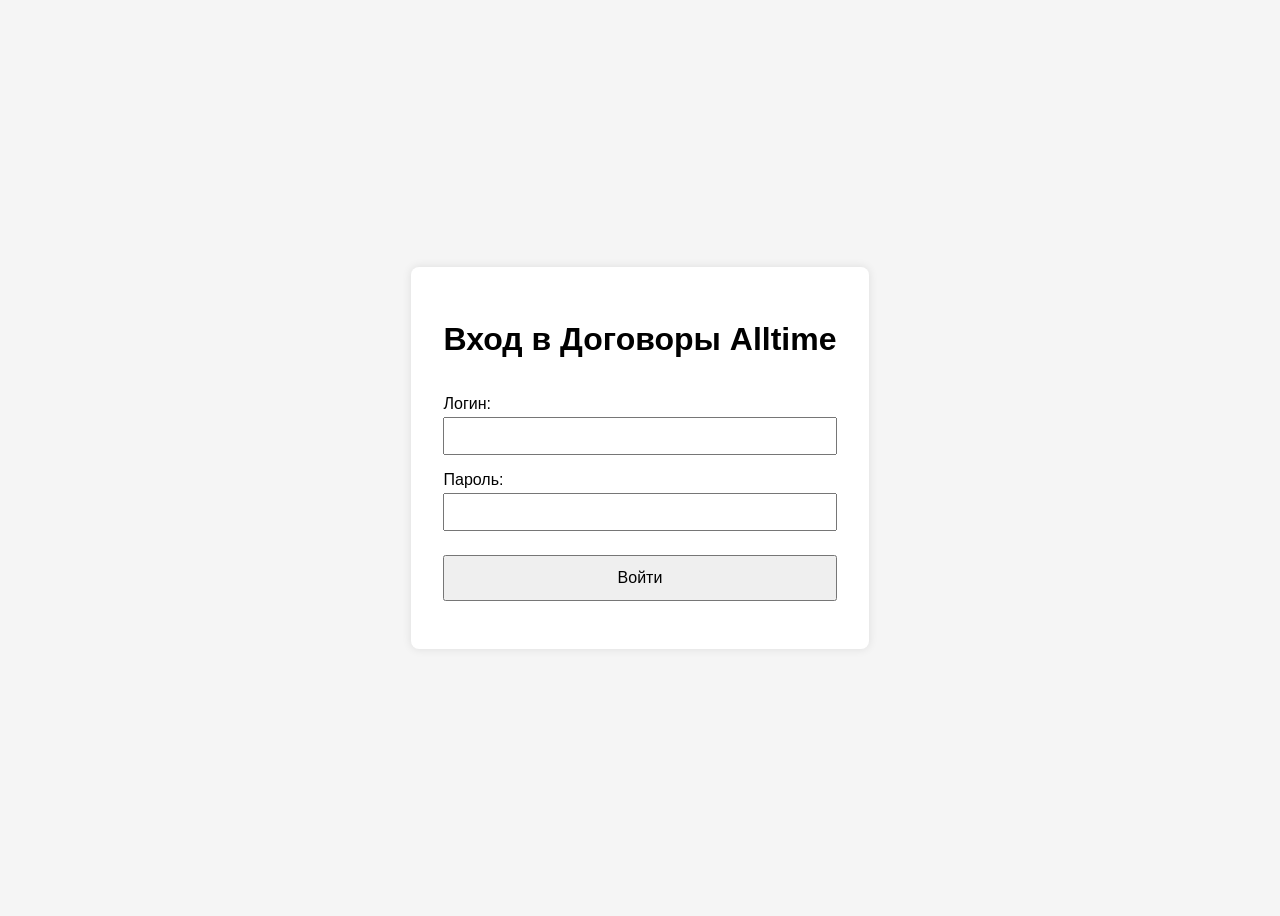
==== src/main/resources/frontend/index.html @ 67b6961a "test-1 added frontend folder" ====
<!DOCTYPE html>
<html lang="ru">
<head>
  <meta charset="UTF-8" />
  <meta name="viewport" content="width=device-width, initial-scale=1.0" />
  <title>Авторизация</title>
  <link rel="stylesheet" href="styles/style.css" />
</head>
<body>
  <div class="container">
    <h1>Вход в Договоры Alltime</h1>
    <form id="login-form">
      <label for="login">Логин:</label>
      <input type="text" id="login-input" name="login" required />
      <label for="password">Пароль:</label>
      <input type="password" id="password-input" name="password" required />
      <button type="submit">Войти</button>
    </form>
    <p id="message"></p>
  </div>

  <script src="scripts/auth.js"></script>
</body>
</html>
---- src/main/resources/frontend/styles/style.css ----
body {
    font-family: Arial, sans-serif;
    background: #f5f5f5;
    display: flex;
    justify-content: center;
    align-items: center;
    height: 100vh;
  }
  
  .container {
    background: white;
    padding: 2rem;
    border-radius: 8px;
    box-shadow: 0 0 10px rgba(0, 0, 0, 0.1);
  }
  
  form {
    display: flex;
    flex-direction: column;
  }
  
  label {
    margin-top: 1rem;
  }
  
  input {
    padding: 0.5rem;
    margin-top: 0.25rem;
    font-size: 1rem;
  }
  
  button {
    margin-top: 1.5rem;
    padding: 0.75rem;
    font-size: 1rem;
    cursor: pointer;
  }
  
  #message {
    margin-top: 1rem;
    color: red;
  }
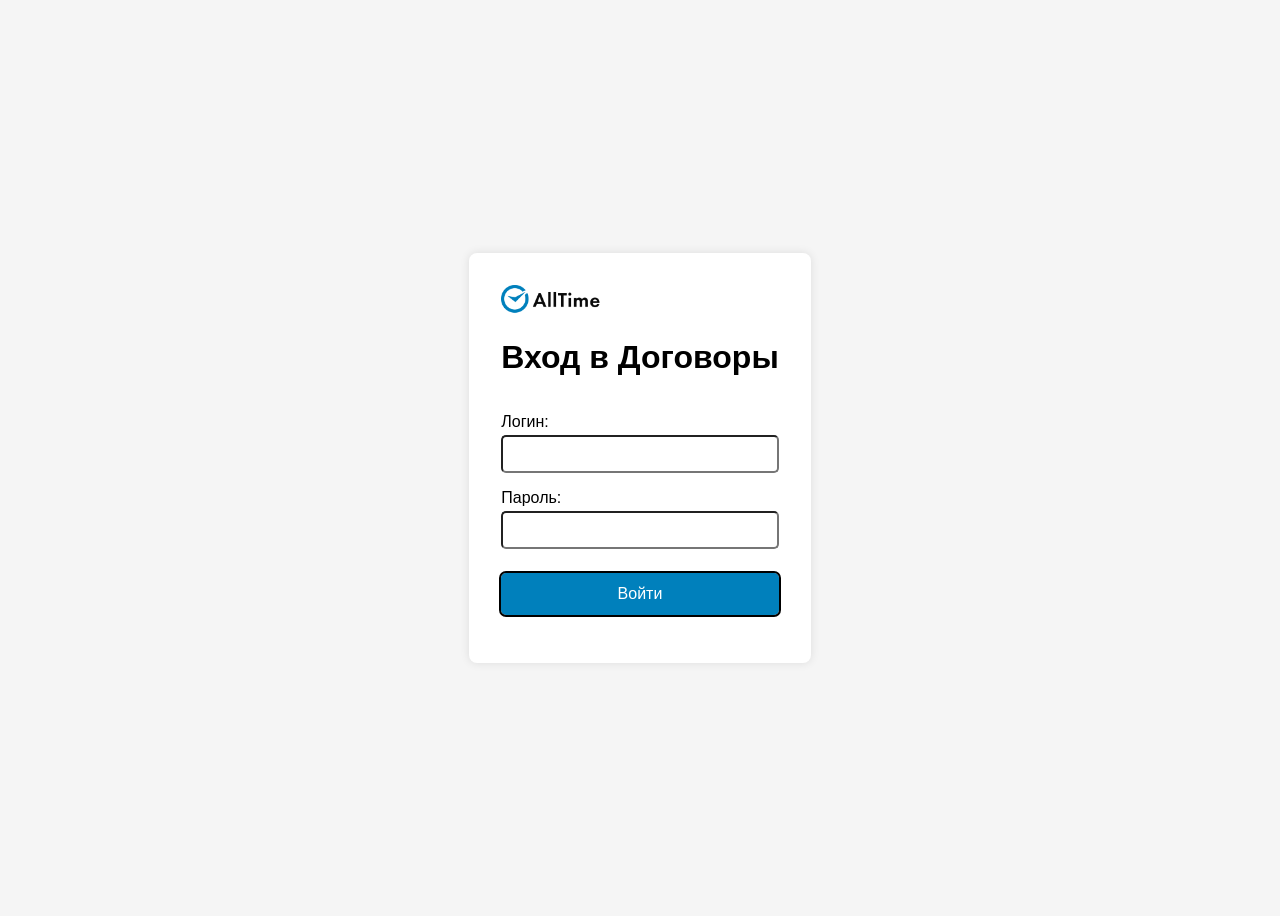
==== commit 986868c7: "feat(frontend): implement basic auth and contracts list rendering" ====
--- a/src/main/resources/frontend/index.html
+++ b/src/main/resources/frontend/index.html
@@ -1,24 +1,25 @@
-<!DOCTYPE html>
-<html lang="ru">
-<head>
-  <meta charset="UTF-8" />
-  <meta name="viewport" content="width=device-width, initial-scale=1.0" />
-  <title>Авторизация</title>
-  <link rel="stylesheet" href="styles/style.css" />
-</head>
-<body>
-  <div class="container">
-    <h1>Вход в Договоры Alltime</h1>
-    <form id="login-form">
-      <label for="login">Логин:</label>
-      <input type="text" id="login-input" name="login" required />
-      <label for="password">Пароль:</label>
-      <input type="password" id="password-input" name="password" required />
-      <button type="submit">Войти</button>
-    </form>
-    <p id="message"></p>
-  </div>
-
-  <script src="scripts/auth.js"></script>
-</body>
-</html>
+<!DOCTYPE html>
+<html lang="ru">
+<head>
+  <meta charset="UTF-8" />
+  <meta name="viewport" content="width=device-width, initial-scale=1.0" />
+  <title>Авторизация</title>
+  <link rel="stylesheet" href="styles/style.css" />
+</head>
+<body>
+  <div class="container">
+    <img src="./images/alltime-logo.png" alt="Логотип" class="logo" width="100" height="29"/>
+    <h1>Вход в Договоры</h1>
+    <form id="login-form">
+      <label for="login-input">Логин:</label>
+      <input type="text" id="login-input" name="login" required />
+      <label for="password-input">Пароль:</label>
+      <input type="password" id="password-input" name="password" required />
+      <button type="submit">Войти</button>
+    </form>
+    <p id="message"></p>
+  </div>
+
+  <script src="scripts/auth.js"></script>
+</body>
+</html>
--- a/src/main/resources/frontend/styles/style.css
+++ b/src/main/resources/frontend/styles/style.css
@@ -1,43 +1,60 @@
-body {
-    font-family: Arial, sans-serif;
-    background: #f5f5f5;
-    display: flex;
-    justify-content: center;
-    align-items: center;
-    height: 100vh;
-  }
-  
-  .container {
-    background: white;
-    padding: 2rem;
-    border-radius: 8px;
-    box-shadow: 0 0 10px rgba(0, 0, 0, 0.1);
-  }
-  
-  form {
-    display: flex;
-    flex-direction: column;
-  }
-  
-  label {
-    margin-top: 1rem;
-  }
-  
-  input {
-    padding: 0.5rem;
-    margin-top: 0.25rem;
-    font-size: 1rem;
-  }
-  
-  button {
-    margin-top: 1.5rem;
-    padding: 0.75rem;
-    font-size: 1rem;
-    cursor: pointer;
-  }
-  
-  #message {
-    margin-top: 1rem;
-    color: red;
-  }
-  +body {
+  font-family: Arial, sans-serif;
+  background: #f5f5f5;
+  display: flex;
+  justify-content: center;
+  align-items: center;
+  height: 100vh;
+}
+
+.container {
+  background: white;
+  padding: 2rem;
+  border-radius: 8px;
+  box-shadow: 0 0 10px rgba(0, 0, 0, 0.1);
+}
+
+form {
+  display: flex;
+  flex-direction: column;
+}
+
+label {
+  margin-top: 1rem;
+}
+
+input {
+  padding: 0.5rem;
+  margin-top: 0.25rem;
+  font-size: 1rem;
+  border-radius: 5px;
+}
+
+button {
+  margin-top: 1.5rem;
+  padding: 0.75rem;
+  font-size: 1rem;
+  cursor: pointer;
+  border: none;
+  outline: black 2px solid;
+  border-radius: 5px;
+  color: white;
+  background-color: #0080bc;
+}
+
+button:hover {
+  background-color: #006ca3; /* темнее */
+}
+
+button:active {
+  transform: scale(0.98);
+  background-color: #005f8a;
+}
+
+button:focus {
+  opacity: 80%;
+}
+#message {
+  margin-top: 1rem;
+  color: red;
+}
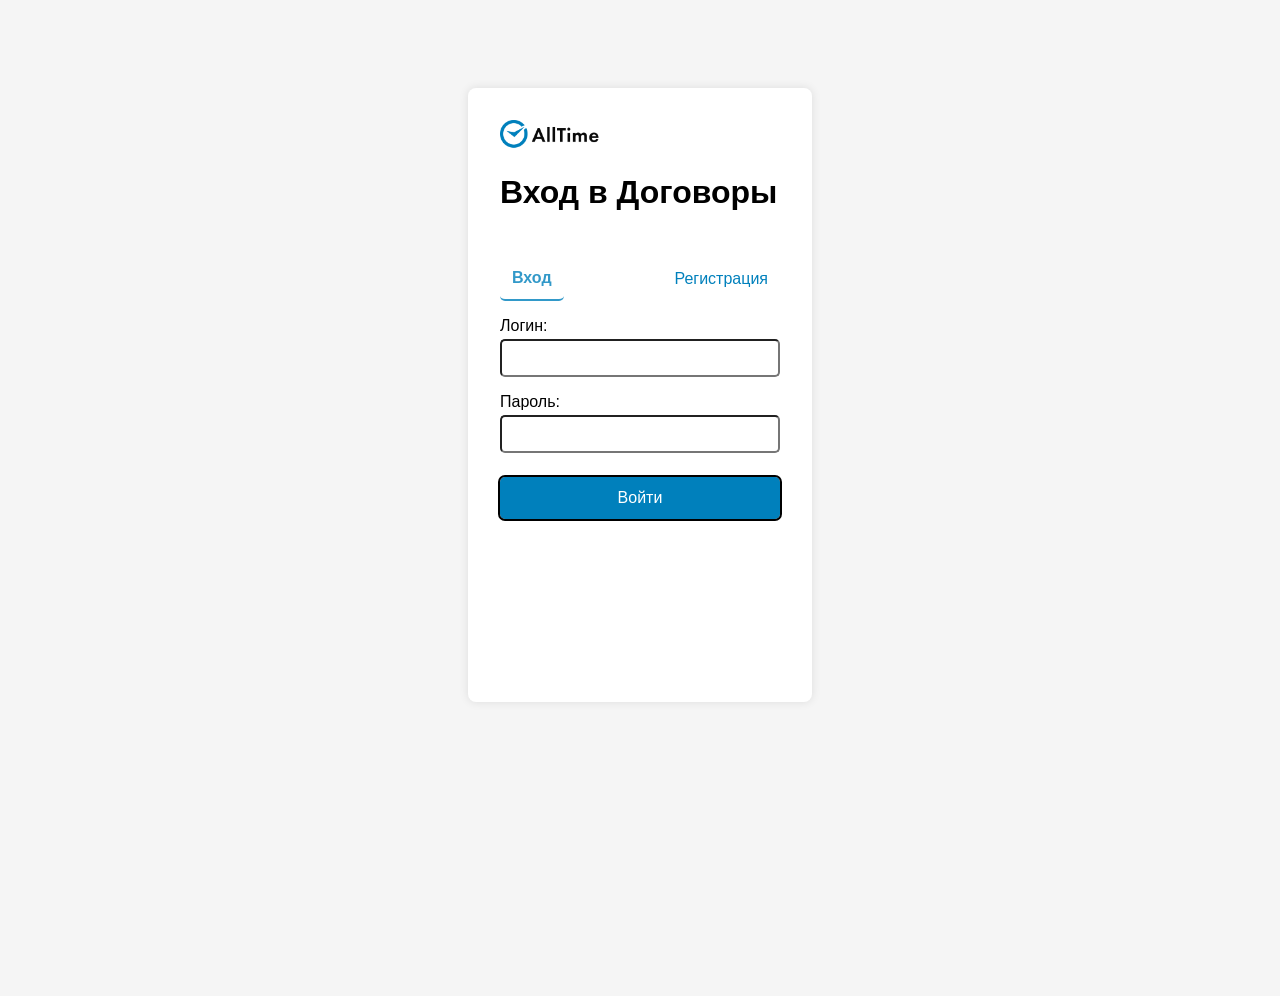
==== commit a5b374e2: "UI improvements, registration form, and dynamic mock server" ====
--- a/src/main/resources/frontend/index.html
+++ b/src/main/resources/frontend/index.html
@@ -9,17 +9,32 @@
 <body>
   <div class="container">
     <img src="./images/alltime-logo.png" alt="Логотип" class="logo" width="100" height="29"/>
-    <h1>Вход в Договоры</h1>
-    <form id="login-form">
+    <h1 id="auth-title">Вход в Договоры</h1>
+    <div class="auth-tabs">
+      <button class="auth-tab auth-tab-login auth-tab--active" type="button">Вход</button>
+      <button class="auth-tab auth-tab-register" type="button">Регистрация</button>
+    </div>
+    <form id="login-form" class="form">
       <label for="login-input">Логин:</label>
       <input type="text" id="login-input" name="login" required />
       <label for="password-input">Пароль:</label>
       <input type="password" id="password-input" name="password" required />
       <button type="submit">Войти</button>
     </form>
+    <form id="register-form" class="hidden form">
+      <label for="register-login-input">Логин:</label>
+      <input type="text" id="register-login-input" name="login" required />
+      <label for="register-password-input">Пароль:</label>
+      <input type="password" id="register-password-input" name="password" required />
+      <label for="register-password-repeat-input">Повторите пароль:</label>  
+      <input type="password" id="register-password-repeat-input" name="password-repeat" required />
+      <button type="submit">Зарегистрироваться</button>
+    </form>
     <p id="message"></p>
   </div>
 
   <script src="scripts/auth.js"></script>
+  <script src="scripts/tabs.js"></script>
+  <script src="scripts/register.js"></script>
 </body>
 </html>
--- a/src/main/resources/frontend/styles/style.css
+++ b/src/main/resources/frontend/styles/style.css
@@ -1,10 +1,15 @@
+.hidden {
+  display: none;
+}
 body {
   font-family: Arial, sans-serif;
   background: #f5f5f5;
   display: flex;
   justify-content: center;
-  align-items: center;
+  align-items: flex-start;
   height: 100vh;
+  padding-top: 5rem;
+
 }
 
 .container {
@@ -12,6 +17,8 @@
   padding: 2rem;
   border-radius: 8px;
   box-shadow: 0 0 10px rgba(0, 0, 0, 0.1);
+  min-height: 550px;
+  min-width: 280px;
 }
 
 form {
@@ -58,3 +65,50 @@
   margin-top: 1rem;
   color: red;
 }
+.auth-tabs {
+  display: flex;
+  justify-content: space-between;
+}
+.auth-tab {
+  cursor: pointer;
+  outline: none;
+  border: none;
+  background-color: transparent;
+  color: #0080bc;
+}
+
+.auth-tab--active {
+  border-bottom: 2px solid #0080bc;
+  color: #0080bc;
+  font-weight: bold;
+  opacity: 80%;
+}
+
+.header {
+  display: flex; 
+  justify-content: space-between;
+  align-items: center;
+  padding: 10px;
+  background-color: #fff;
+  box-shadow: 0 2px 4px rgba(0, 0, 0, 0.1);
+}
+
+.header__logo {
+  display: inline-block;
+  width: 150px;
+}
+
+.page-contracts {
+  flex-direction: column;
+  justify-content: flex-start;
+  align-items: stretch;
+}
+
+@keyframes fadeIn {
+    from {opacity: 0; transform: translateY(10px);}
+    to {opacity: 1; transform: translateY(0);}
+}
+
+.form:not(.hidden) {
+    animation: fadeIn 0.5s ease-in-out;
+}
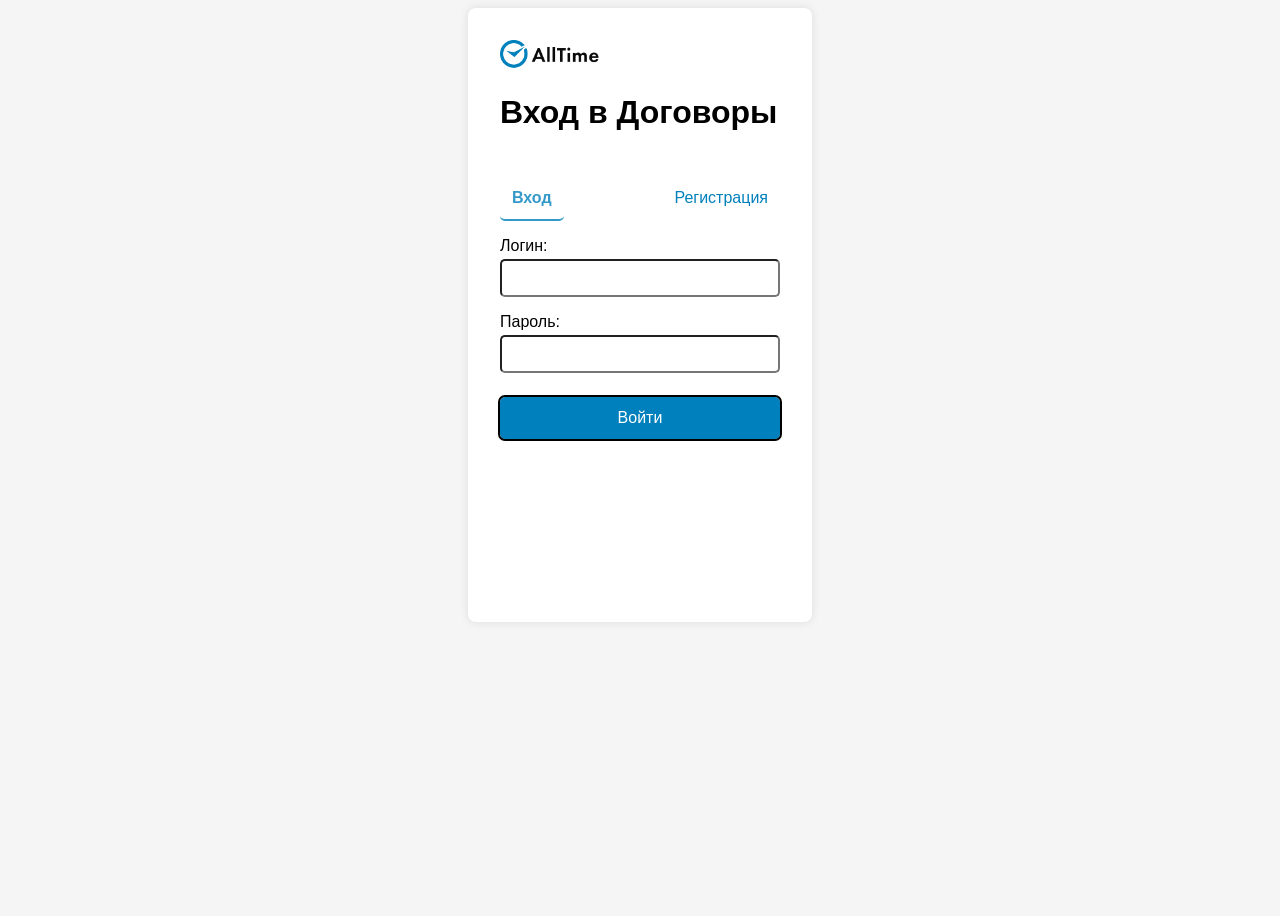
==== commit 5d3af16b: "feat: contracts page - refactoring, search, status badges, JWT auth" ====
--- a/src/main/resources/frontend/index.html
+++ b/src/main/resources/frontend/index.html
@@ -33,8 +33,8 @@
     <p id="message"></p>
   </div>
 
-  <script src="scripts/auth.js"></script>
-  <script src="scripts/tabs.js"></script>
-  <script src="scripts/register.js"></script>
+  <script defer src="scripts/auth.js" type="module"></script>
+  <script defer src="scripts/tabs.js" type="module"></script>
+  <script defer src="scripts/register.js" type="module"></script>
 </body>
 </html>
--- a/src/main/resources/frontend/styles/style.css
+++ b/src/main/resources/frontend/styles/style.css
@@ -1,6 +1,7 @@
 .hidden {
   display: none;
 }
+
 body {
   font-family: Arial, sans-serif;
   background: #f5f5f5;
@@ -8,7 +9,7 @@
   justify-content: center;
   align-items: flex-start;
   height: 100vh;
-  padding-top: 5rem;
+  /* padding-top: 5rem; */
 
 }
 
@@ -47,10 +48,15 @@
   border-radius: 5px;
   color: white;
   background-color: #0080bc;
+  display: flex;
+  flex-direction: column;
+  align-items: center;
+  gap: 10px;
+
 }
 
 button:hover {
-  background-color: #006ca3; /* темнее */
+  background-color: #006ca3;
 }
 
 button:active {
@@ -61,14 +67,26 @@
 button:focus {
   opacity: 80%;
 }
+
 #message {
   margin-top: 1rem;
   color: red;
 }
+
+.error-message {
+  color: #c0392b;
+  background: #fdecea;
+  border: 1px solid #e74c3c;
+  border-radius: 5px;
+  padding: 0.75rem 1rem;
+  margin-bottom: 1rem;
+}
+
 .auth-tabs {
   display: flex;
   justify-content: space-between;
 }
+
 .auth-tab {
   cursor: pointer;
   outline: none;
@@ -84,18 +102,138 @@
   opacity: 80%;
 }
 
+.dashboard-layout {
+  width: 100%;
+  margin: 0 auto;
+  padding: 10px;
+}
+
 .header {
-  display: flex; 
-  justify-content: space-between;
+  display: flex;
+  flex-wrap: wrap;
+  justify-content: space-around;
   align-items: center;
   padding: 10px;
   background-color: #fff;
   box-shadow: 0 2px 4px rgba(0, 0, 0, 0.1);
+  margin-bottom: 10px;
+  border-radius: 5px;
+  gap: 10px;
+}
+
+.header__links {
+  display: flex;
+  flex-wrap: wrap;
+  flex-direction: row;
+  align-items: center;
+  gap: 10px;
+}
+
+.header__link {
+  padding: 8px 12px;
+  text-decoration: none;
+  color: #0080bc;
+  display: flex;
+  flex-direction: row;
+  align-items: center;
+  gap: 10px;
+  transition: opacity 0.2s, transform 0.1s;
+  background: transparent;
+  border: none;
+  outline: none;
+  cursor: pointer;
+}
+
+.header__link--vertical {
+  flex-direction: column;
+}
+
+.header__link:hover {
+  opacity: 80%;
+  background: transparent;
+}
+
+.header__link:active {
+  transform: scale(0.98);
+  opacity: 60%;
 }
 
 .header__logo {
   display: inline-block;
-  width: 150px;
+}
+
+.header__link__text {
+  font-size: 1rem;
+  font-weight: bold;
+}
+
+.header__buttons {
+  display: flex;
+  flex-direction: row;
+  align-items: center;
+  gap: 10px;
+}
+
+.dashboard-container {
+  display: flex;
+  flex-direction: column;
+  align-items: center;
+  width: 100%;
+}
+
+.dashboard-container__title {
+  font-size: 1.5rem;
+  font-weight: bold;
+  margin-bottom: 1rem;
+}
+
+.notifications {
+  display: flex;
+  flex-direction: column;
+  align-items: center;
+  width: 100%;
+  min-height: 55px;
+  background-color: #fff;
+  box-shadow: 0 2px 4px rgba(0, 0, 0, 0.1);
+  border-radius: 5px;
+}
+
+.notifications__list {
+  list-style: none;
+  padding: 5px;
+  margin: 0;
+  display: flex;
+  flex-direction: column;
+  gap: 5px;
+  flex-wrap: wrap;
+}
+
+.notifications__item {
+  padding: 10px;
+  border-bottom: 1px solid #397ae9;
+  background-color: #fff;
+  margin-bottom: 10px;
+  border-radius: 5px;
+  box-shadow: 0 2px 4px rgba(0, 0, 0, 0.1);
+}
+
+.notifications__link {
+  text-decoration: none;
+  color: #0080bc;
+  display: flex;
+  flex-direction: row;
+  align-items: center;
+  gap: 10px;
+}
+
+.notifications__link:hover {
+  opacity: 80%;
+  background: transparent;
+}
+
+.notifications__link:active {
+  transform: scale(0.98);
+  opacity: 60%;
 }
 
 .page-contracts {
@@ -104,11 +242,67 @@
   align-items: stretch;
 }
 
+.no-contracts-message {
+  text-align: center;
+}
+
+.page-contracts__search {
+  padding: 10px;
+  margin: 0;
+  margin-bottom: 10px;
+  min-height: 40px;
+}
+
+.contract {
+  text-align: center;
+}
+
+.contract:hover {
+  background-color: #f9f9f9;
+  cursor: pointer;
+  transition: background-color 0.2s ease;
+}
+
+.status-badge {
+  border-radius: 12px;
+  padding: 4px 10px;
+  color: white;
+  display: inline-block;
+}
+
+.status--active {
+  background-color: green;
+}
+
+.status--draft {
+  background-color: purple;
+}
+
+.status--approving {
+  background-color: orange;
+}
+
+.status--signed {
+  background-color: blue;
+}
+
+.status--finished {
+  background-color: gray ;
+
+}
+
 @keyframes fadeIn {
-    from {opacity: 0; transform: translateY(10px);}
-    to {opacity: 1; transform: translateY(0);}
+  from {
+    opacity: 0;
+    transform: translateY(10px);
+  }
+
+  to {
+    opacity: 1;
+    transform: translateY(0);
+  }
 }
 
 .form:not(.hidden) {
-    animation: fadeIn 0.5s ease-in-out;
-}
+  animation: fadeIn 0.5s ease-in-out;
+}
